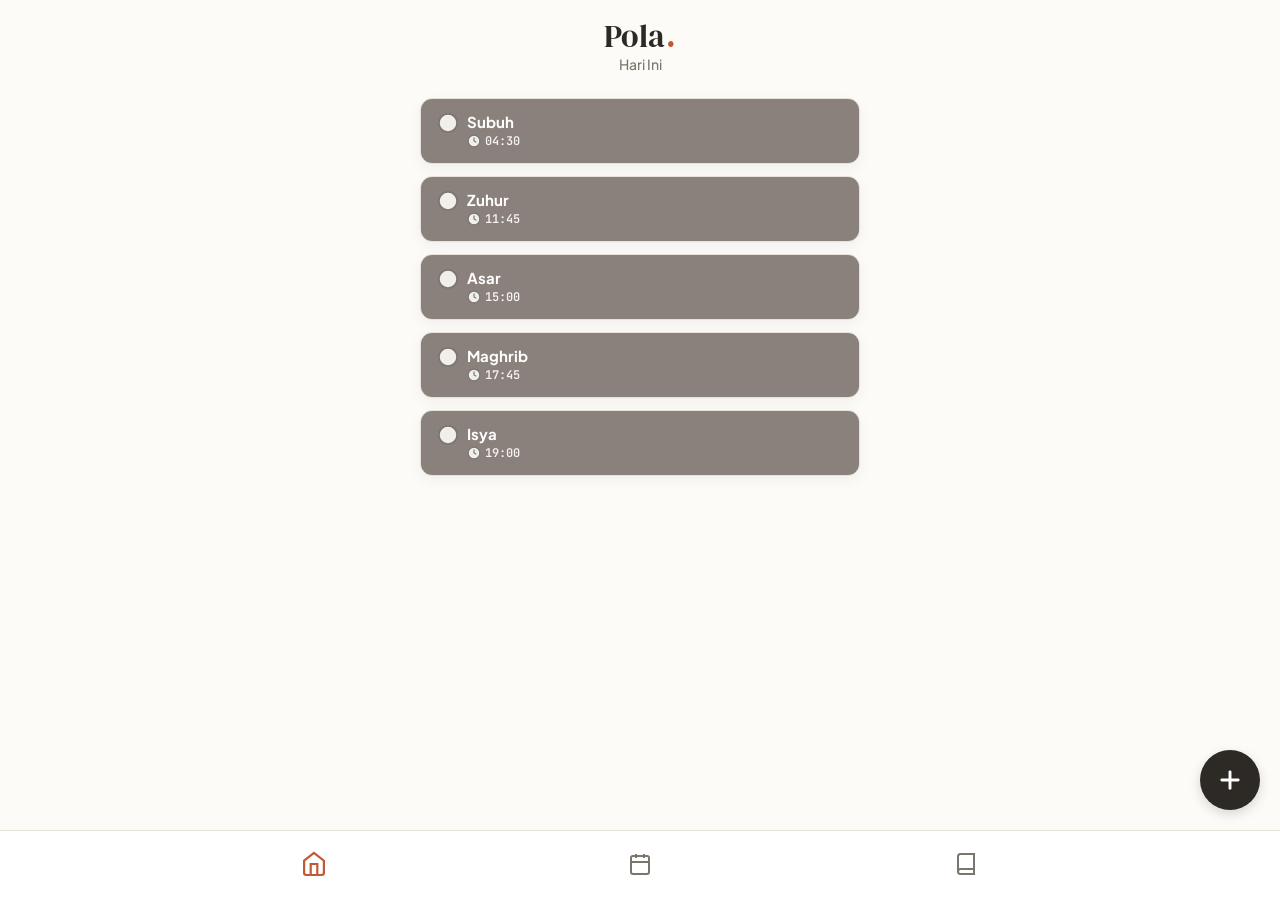
==== index.html @ b88892a5 "Refactor header and adjust time input layout" ====
<!DOCTYPE html>
<html lang="id">
<head>
    <meta charset="UTF-8">
    <meta name="viewport" content="width=device-width, initial-scale=1.0">
    <title>Pola - Beranda</title>
    <link rel="stylesheet" href="style.css">
</head>
<body>
    <div class="app-container">
        <header>
            <h1 class="brand-title">Pola<span class="brand-dot">.</span></h1>
            <p>Hari Ini</p>
        </header>
        
        <div id="schedule-list"></div>

        <div class="fab-container">
            <div class="fab-menu" id="fab-menu">
                <button onclick="openModal('Rutinitas')">Rutinitas</button>
                <button onclick="openModal('Acara')">Acara</button>
            </div>
            <div class="fab" onclick="toggleFabMenu()"></div>
        </div>
    </div>

    <!-- MODAL INSERT UTAMA -->
    <div class="modal-overlay" id="insert-modal">
        <div class="modal">
            <h2 id="modal-title">Tambah</h2>
            <form id="insert-form">
                <input type="hidden" id="current-category">
                
                <div id="field-nama-kegiatan"><label>Nama Kegiatan *</label><input type="text" id="new-task-name"></div>
                
                <div id="field-matkul-dropdown" style="display:none;">
                    <label>Mata Kuliah *</label><select id="task-matkul-select"></select>
                </div>
                
                <div id="field-pengumpulan" style="display:none;"><label>Pengumpulan</label><input type="text" id="task-via"></div>
                <div id="field-ruangan" style="display:none;"><label>Ruangan</label><input type="text" id="new-task-ruang"></div>

                <div id="field-rutinitas-hari" style="display: none;">
                    <label>Pilih Hari Rutinitas *</label>
                    <div class="checkbox-group">
                        <label><input type="checkbox" name="routine-days" value="Senin">Sen</label>
                        <label><input type="checkbox" name="routine-days" value="Selasa">Sel</label>
                        <label><input type="checkbox" name="routine-days" value="Rabu">Rab</label>
                        <label><input type="checkbox" name="routine-days" value="Kamis">Kam</label>
                        <label><input type="checkbox" name="routine-days" value="Jumat">Jum</label>
                        <label><input type="checkbox" name="routine-days" value="Sabtu">Sab</label>
                        <label><input type="checkbox" name="routine-days" value="Minggu">Min</label>
                    </div>
                </div>

                <div id="field-tanggal"><label>Tanggal Mulai *</label><input type="date" id="new-task-date"></div>
                <div id="field-tanggal-selesai" style="display: none;"><label>Tanggal Selesai (Opsional)</label><input type="date" id="new-task-date-end"></div>
                
                <div style="display: flex; gap: 10px;">
                    <div id="field-jam" style="width: 100%;"><label>Jam Mulai *</label><input type="time" id="new-task-time"></div>
                    <div id="field-jam-selesai" style="display:none; width: 100%;"><label>Jam Selesai</label><input type="time" id="new-task-time-end"></div>
                </div>
                
                <div id="field-desc"><label>Deskripsi (Opsional)</label><textarea id="new-task-desc" rows="2"></textarea></div>
                
                <div id="field-warna" style="display: none;">
                    <label>Warna Penanda</label>
                    <div class="color-swatches" id="color-swatches-container">
                        <div class="swatch" data-color="#4A7C59" style="background-color: #4A7C59;"></div>
                        <div class="swatch" data-color="#364958" style="background-color: #364958;"></div>
                        <div class="swatch" data-color="#A36B69" style="background-color: #A36B69;"></div>
                        <div class="swatch" data-color="#795C48" style="background-color: #795C48;"></div>
                        <div class="swatch" data-color="#3E5A47" style="background-color: #3E5A47;"></div>
                        <div class="swatch" data-color="#723D46" style="background-color: #723D46;"></div>
                        <div class="swatch" data-color="#5A4A6F" style="background-color: #5A4A6F;"></div>
                        <div class="swatch" data-color="#5F7485" style="background-color: #5F7485;"></div>
                        <div class="swatch" data-color="#AD6A51" style="background-color: #AD6A51;"></div>
                        <div class="swatch" data-color="#8C6239" style="background-color: #8C6239;"></div>
                    </div>
                    <input type="hidden" id="new-task-color" value="#4A7C59">
                </div>
            </form>
            <div class="modal-btns">
                <button onclick="closeModal('insert-modal')" class="btn-cancel">Batal</button>
                <button class="btn-save" onclick="saveNewTask()">Simpan</button>
            </div>
        </div>
    </div>

    <nav class="bottom-nav">
        <a href="index.html" class="nav-item active"><svg viewBox="0 0 24 24"><path d="M3 9l9-7 9 7v11a2 2 0 0 1-2 2H5a2 2 0 0 1-2-2z"></path><polyline points="9 22 9 12 15 12 15 22"></polyline></svg></a>
        <a href="kalender.html" class="nav-item"><svg viewBox="0 0 24 24"><rect x="3" y="4" width="18" height="18" rx="2" ry="2"></rect><line x1="16" y1="2" x2="16" y2="6"></line><line x1="8" y1="2" x2="8" y2="6"></line><line x1="3" y1="10" x2="21" y2="10"></line></svg></a>
        <a href="matkul.html" class="nav-item"><svg viewBox="0 0 24 24"><path d="M4 19.5A2.5 2.5 0 0 1 6.5 17H20"></path><path d="M6.5 2H20v20H6.5A2.5 2.5 0 0 1 4 19.5v-15A2.5 2.5 0 0 1 6.5 2z"></path></svg></a>
    </nav>
    <script src="script.js"></script>
</body>
</html>
---- style.css ----
@import url('https://fonts.googleapis.com/css2?family=DM+Serif+Display&family=JetBrains+Mono:wght@400;600;700&family=Plus+Jakarta+Sans:wght@400;500;600;700;800&display=swap');

:root {
    --bg-main: #FDFBF7;       
    --bg-card: #FFFFFF;       
    --text-main: #2D2A26;     
    --text-muted: #7A756D;    
    
    --nav-bg: #FFFFFF;        
    --btn-primary: #C25934;   
    --btn-skip: #E6E2D8;      
    --border-line: #E6E2D8;   

    --color-kuliah: #4A6274;  
    --color-tugas: #6B4C7A;   
    --color-acara: #6B705C;   
    --color-rutin: #C08552;   
    --color-salat: #8A817C;   
    --color-minggu: #9C3838;  

    --user-teal: #4A7C59;     
    --user-navy: #364958;     
    --user-rose: #A36B69;     
    --user-mocha: #795C48;    
    --user-forest: #3E5A47;   
    --user-wine: #723D46;     
    --user-eggplant: #5A4A6F; 
    --user-steel: #5F7485;    
    --user-copper: #AD6A51;   
    --user-bronze: #8C6239;   
    
    --alert-brutal: #B23A3A;  
    --state-dimmed: #E5E5E5;  

    --font-ui: 'Plus Jakarta Sans', sans-serif;
    --font-logo: 'DM Serif Display', serif;
    --font-mono: 'JetBrains Mono', monospace;
}

* { box-sizing: border-box; margin: 0; padding: 0; font-family: var(--font-ui); }
body { background-color: var(--bg-main); color: var(--text-main); display: flex; justify-content: center; }
.app-container { width: 100%; max-width: 480px; min-height: 100vh; padding: 20px; padding-bottom: 100px; }

header { text-align: center; margin-bottom: 25px; }

.brand-title { font-family: var(--font-logo); font-size: 32px; font-weight: 400; margin-bottom: 5px; color: var(--text-main); letter-spacing: 0.5px; line-height: 1; }
.brand-dot { font-family: var(--font-logo); color: var(--btn-primary); }

.time-badge, .countdown-badge, .day-number, .card-header small, input[type="time"], input[type="date"], #month-display-text, #detail-date-title { 
    font-family: var(--font-mono); 
}

header p { color: var(--text-muted); font-size: 14px; font-weight: 500; margin-top: -2px; }
.section-title { font-size: 16px; font-weight: 700; margin-bottom: 12px; color: var(--text-main); }
.svg-icon { vertical-align: text-bottom; width: 14px; height: 14px; margin-right: 4px; }

.fab-container { position: fixed; bottom: 90px; right: 20px; display: flex; flex-direction: column; align-items: flex-end; z-index: 10; }
.fab-menu { display: none; flex-direction: column; gap: 10px; margin-bottom: 15px; align-items: flex-end; }
.fab-menu button { background-color: var(--bg-card); color: var(--text-main); border: 1px solid var(--border-line); padding: 10px 16px; border-radius: 20px; box-shadow: 0 4px 6px rgba(0,0,0,0.05); font-size: 14px; font-weight: 600; cursor: pointer; }
.fab { background-color: var(--text-main); color: #FFF; width: 60px; height: 60px; border-radius: 50%; display: flex; justify-content: center; align-items: center; box-shadow: 0 4px 12px rgba(0,0,0,0.15); cursor: pointer; transition: 0.2s; }
.fab:active { transform: scale(0.95); }

.bottom-nav { position: fixed; bottom: 0; left: 0; width: 100%; height: 70px; background-color: var(--nav-bg); display: flex; justify-content: space-evenly; align-items: center; z-index: 9; border-top: 1px solid var(--border-line); }
.nav-item svg { width: 24px; height: 24px; stroke: var(--text-muted); fill: none; stroke-width: 2; transition: 0.2s; margin-right: 0; }
.nav-item.active svg { stroke: var(--btn-primary); transform: scale(1.1); }

.calendar-header { display: flex; justify-content: center; align-items: flex-start; margin-bottom: 15px; position: relative; min-height: 55px; }
.calendar-header button { position: absolute; top: 0; background: var(--bg-card); color: var(--text-main); border: 1px solid var(--border-line); border-radius: 8px; padding: 5px 15px; font-weight: bold; cursor: pointer; z-index: 2; }
.calendar-header button.btn-prev { left: 0; }
.calendar-header button.btn-next { right: 0; }

.calendar-grid { display: grid; grid-template-columns: repeat(7, 1fr); gap: 8px; }
.day-name { text-align: center; font-size: 12px; color: var(--text-muted); font-weight: 700; }
.day-cell { background-color: var(--bg-card); border-radius: 8px; aspect-ratio: 1/1; display: flex; flex-direction: column; align-items: center; padding: 5px; cursor: pointer; border: 1px solid var(--border-line); transition: 0.2s; }
.day-cell:active { transform: scale(0.95); }
.day-cell.dimmed { opacity: 0.4; background-color: transparent; border-style: dashed; }
.day-number { font-size: 14px; font-weight: 700; color: var(--text-main); }
.day-number.sunday-red { color: var(--color-minggu); }
.event-pill-container { width: 100%; height: 6px; padding: 0 4px; margin-top: auto; margin-bottom: 2px; }
.event-pill { width: 100%; height: 100%; border-radius: 4px; }

.card { background-color: var(--bg-card); border-radius: 12px; margin-bottom: 12px; cursor: pointer; transition: 0.2s; overflow: hidden; box-shadow: 0 4px 14px rgba(0,0,0,0.05); border: 1px solid var(--border-line); }
.card:active { transform: scale(0.98); }
.card-header { padding: 14px 16px; display: flex; flex-direction: column; gap: 8px; color: white; }
.card-header-top { display: flex; justify-content: space-between; align-items: flex-start; width: 100%; }
.card-title-group { display: flex; align-items: flex-start; gap: 8px; }
.card-header h3 { font-size: 15px; margin: 0; font-weight: 700; transition: 0.2s; line-height: 1.2; }
.card-header small { display: flex; align-items: center; margin-top: 4px; }
.card-header .time-badge { font-size: 12px; font-weight: 600; opacity: 0.9; margin-top: 2px; }
.dimmed-text { text-decoration: line-through; color: var(--state-dimmed) !important; }
.tag-pill { background: rgba(255, 255, 255, 0.25); border: 1px solid rgba(255, 255, 255, 0.4); padding: 3px 8px; border-radius: 12px; font-size: 10px; font-weight: 700; letter-spacing: 0.5px; text-transform: uppercase; white-space: nowrap; height: fit-content; }

.check-btn { background: transparent; border: none; cursor: pointer; opacity: 0.9; transition: 0.2s; display: flex; align-items: center; padding: 0; margin-top: -1px; }
.check-btn:active { transform: scale(0.9); opacity: 1; }

.card-detail { display: none; padding: 16px; background-color: var(--bg-card); color: var(--text-main); }
.card-detail.show { display: block; }
.detail-grid { display: grid; grid-template-columns: 1fr 1fr; gap: 12px; }
.detail-item { display: flex; align-items: flex-start; font-size: 13px; font-weight: 600; color: var(--text-main); }
.detail-item span { display: block; font-size: 10px; color: var(--text-muted); text-transform: uppercase; letter-spacing: 0.5px; font-weight: 700; margin-bottom: 2px; }

.card-actions { display: flex; justify-content: flex-end; gap: 8px; margin-top: 15px; padding-top: 15px; border-top: 1px dashed var(--border-line); }
.icon-btn { background: var(--bg-main); color: var(--text-main); border: 1px solid var(--border-line); padding: 8px 12px; border-radius: 8px; cursor: pointer; display: flex; align-items: center; font-size: 12px; font-weight: 700; }
.icon-btn.delete { color: var(--alert-brutal); border-color: #F7E5E5; background: #FDF4F4; }
.card-actions.three-btns { justify-content: space-between; }
.card-actions.three-btns > div { display: flex; gap: 8px; }

.countdown-badge { background: #FFFFFF; color: var(--text-main); padding: 4px 10px; border-radius: 12px; font-size: 11px; font-weight: 800; display: inline-block; white-space: nowrap; align-self: center; box-shadow: 0 2px 4px rgba(0,0,0,0.1); }
.countdown-alert { color: var(--alert-brutal); }
.upcoming-container, .history-container { margin-top: 35px; }
.history-tabs { display: flex; gap: 10px; margin-bottom: 15px; margin-top: 10px; }
.tab-btn { flex: 1; background: var(--bg-card); color: var(--text-muted); border: 1px solid var(--border-line); padding: 10px; border-radius: 8px; font-weight: bold; cursor: pointer; }
.tab-btn.active { background: var(--text-main); color: white; border-color: var(--text-main); }

.modal-overlay { position: fixed; top: 0; left: 0; width: 100%; height: 100%; background: rgba(45, 42, 38, 0.6); display: none; justify-content: center; align-items: center; z-index: 20; backdrop-filter: blur(2px); }
.modal { background-color: var(--bg-card); padding: 24px; border-radius: 16px; width: 90%; max-width: 360px; max-height: 85vh; overflow-y: auto; }
.modal h2 { color: var(--text-main); font-weight: 800; margin-bottom: 10px; }
.modal label { font-size: 12px; color: var(--text-muted); font-weight: 700; display: block; margin-bottom: 4px; margin-top: 12px; }
.modal input, .modal select, .modal textarea { width: 100%; padding: 12px; border-radius: 8px; border: 1px solid var(--border-line); background-color: var(--bg-main); color: var(--text-main); font-weight: 500; }
.modal input[type="color"] { height: 40px; padding: 2px; }
.modal-btns { margin-top: 25px; display: flex; justify-content: flex-end; gap: 10px; }
.modal-btns button { padding: 10px 16px; border-radius: 8px; border: none; font-weight: 700; cursor: pointer; }
.btn-save { background-color: var(--btn-primary); color: white; }
.btn-cancel { background-color: var(--btn-skip); color: var(--text-main); }

.checkbox-group { display: grid; grid-template-columns: repeat(3, 1fr); gap: 8px; margin-top: 8px; margin-bottom: 15px; }
.checkbox-group label { background: var(--bg-main); padding: 8px; border-radius: 8px; font-size: 12px; font-weight: 600; display: flex; align-items: center; justify-content: center; gap: 6px; cursor: pointer; border: 1px solid var(--border-line); }
.checkbox-group input { accent-color: var(--btn-primary); }

.color-swatches { display: flex; flex-wrap: wrap; gap: 12px; margin-top: 8px; }
.swatch { width: 32px; height: 32px; border-radius: 50%; cursor: pointer; transition: 0.2s; position: relative; }
.swatch:hover { transform: scale(1.1); }
/* REVISI CINCIN WARNA (SATU GARIS COKLAT, ADA JARAK) */
.swatch.selected { outline: 2px solid var(--text-main); outline-offset: 3px; transform: scale(1.05); }
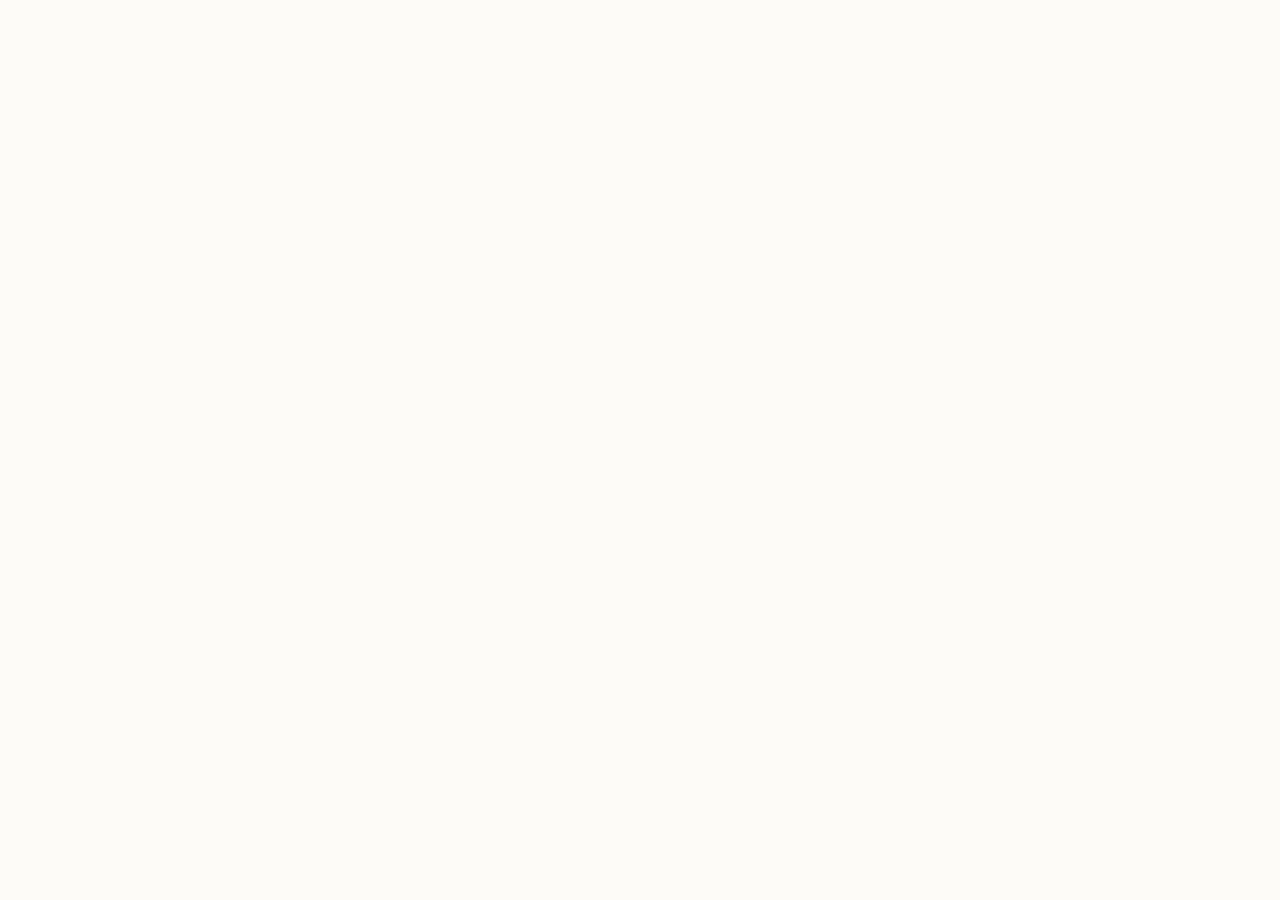
==== commit 5a19255d: "Add intro video section to index.html Added an introductory video section to the HTML." ====
--- a/index.html
+++ b/index.html
@@ -4,10 +4,18 @@
     <meta charset="UTF-8">
     <meta name="viewport" content="width=device-width, initial-scale=1.0">
     <title>Pola - Beranda</title>
+    <link rel="icon" type="image/png" href="img/logo.png">
+    <link rel="manifest" href="manifest.json">
     <link rel="stylesheet" href="style.css">
 </head>
 <body>
+    <!-- ANIMASI INTRO -->
+    <div id="intro-screen">
+        <video id="intro-video" src="img/intro.mp4" autoplay muted playsinline></video>
+    </div>
+
     <div class="app-container">
+        <!-- (Kode app-container milikmu selanjutnya...) -->
         <header>
             <h1 class="brand-title">Pola<span class="brand-dot">.</span></h1>
             <p>Hari Ini</p>
--- a/style.css
+++ b/style.css
@@ -132,3 +132,14 @@
 .swatch:hover { transform: scale(1.1); }
 /* REVISI CINCIN WARNA (SATU GARIS COKLAT, ADA JARAK) */
 .swatch.selected { outline: 2px solid var(--text-main); outline-offset: 3px; transform: scale(1.05); }
+/* --- ANIMASI INTRO --- */
+#intro-screen {
+    position: fixed; top: 0; left: 0; width: 100%; height: 100%;
+    background-color: var(--bg-main); z-index: 9999;
+    display: flex; justify-content: center; align-items: center;
+    transition: opacity 0.5s ease, visibility 0.5s ease;
+}
+#intro-screen video {
+    width: 100%; max-width: 480px; height: 100%; object-fit: cover;
+}
+.intro-hidden { opacity: 0; visibility: hidden; pointer-events: none; }
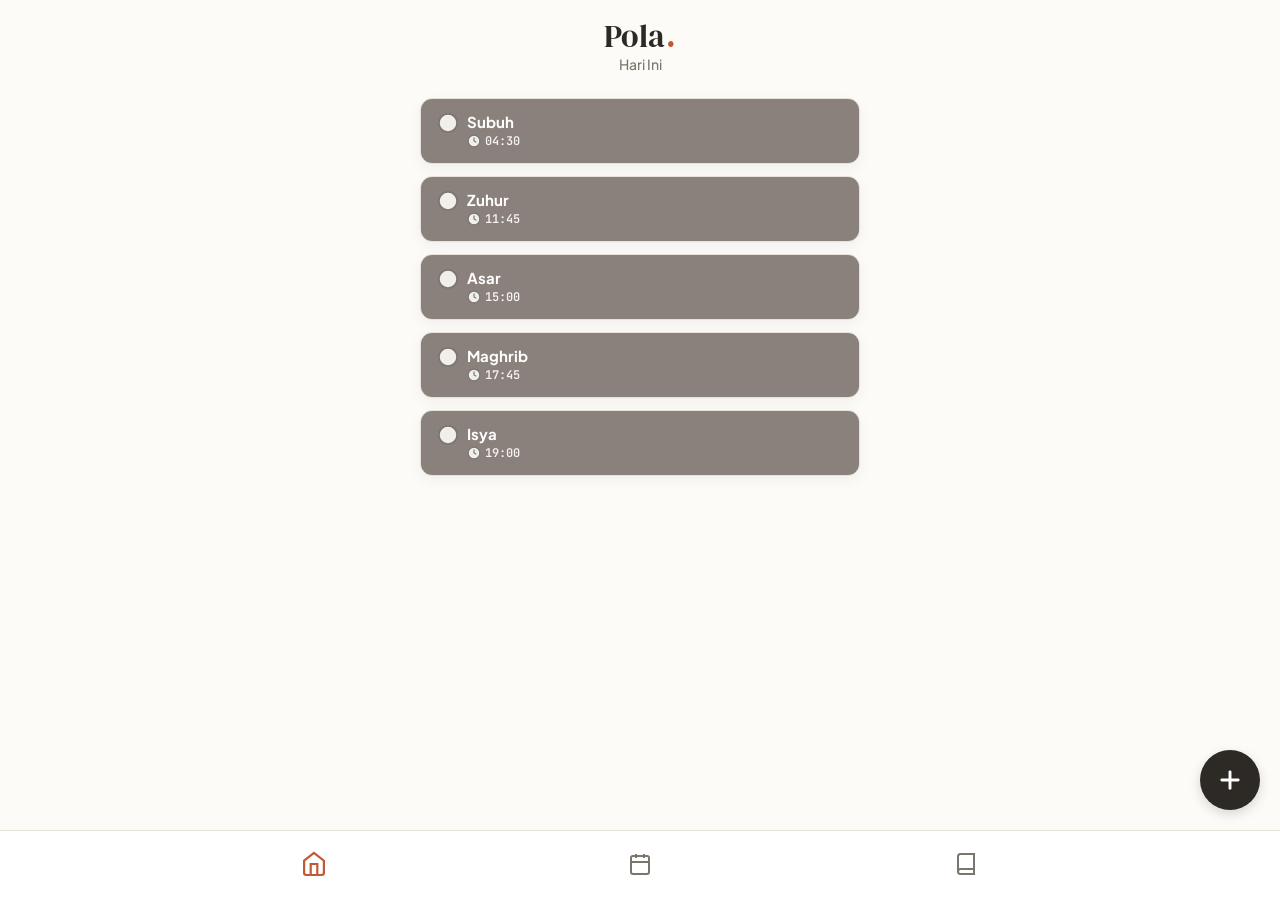
==== commit 181c5eba: "Remove PWA icon comment from index.html Removed comment for PWA icon call and ensured proper formatt" ====
--- a/index.html
+++ b/index.html
@@ -4,22 +4,18 @@
     <meta charset="UTF-8">
     <meta name="viewport" content="width=device-width, initial-scale=1.0">
     <title>Pola - Beranda</title>
+    <link rel="stylesheet" href="style.css">
     <link rel="icon" type="image/png" href="img/logo.png">
     <link rel="manifest" href="manifest.json">
-    <link rel="stylesheet" href="style.css">
 </head>
 <body>
-    <!-- ANIMASI INTRO -->
+    <!-- ANIMASI INTRO (Akan disembunyikan JS jika error) -->
     <div id="intro-screen">
         <video id="intro-video" src="img/intro.mp4" autoplay muted playsinline></video>
     </div>
 
     <div class="app-container">
-        <!-- (Kode app-container milikmu selanjutnya...) -->
-        <header>
-            <h1 class="brand-title">Pola<span class="brand-dot">.</span></h1>
-            <p>Hari Ini</p>
-        </header>
+        <header><h1 class="brand-title">Pola<span class="brand-dot">.</span></h1><p>Hari Ini</p></header>
         
         <div id="schedule-list"></div>
 
--- a/style.css
+++ b/style.css
@@ -143,3 +143,12 @@
     width: 100%; max-width: 480px; height: 100%; object-fit: cover;
 }
 .intro-hidden { opacity: 0; visibility: hidden; pointer-events: none; }
+/* PENANDA HARI INI (TODAY HIGHLIGHT) */
+.day-cell.today-highlight {
+    background-color: var(--text-main); /* Menggunakan warna coklat gelap utama */
+    box-shadow: 0 4px 10px rgba(45, 42, 38, 0.2);
+    border-color: var(--text-main);
+}
+.day-cell.today-highlight .day-number {
+    color: #FFFFFF !important; /* Angka menjadi putih agar kontras */
+}
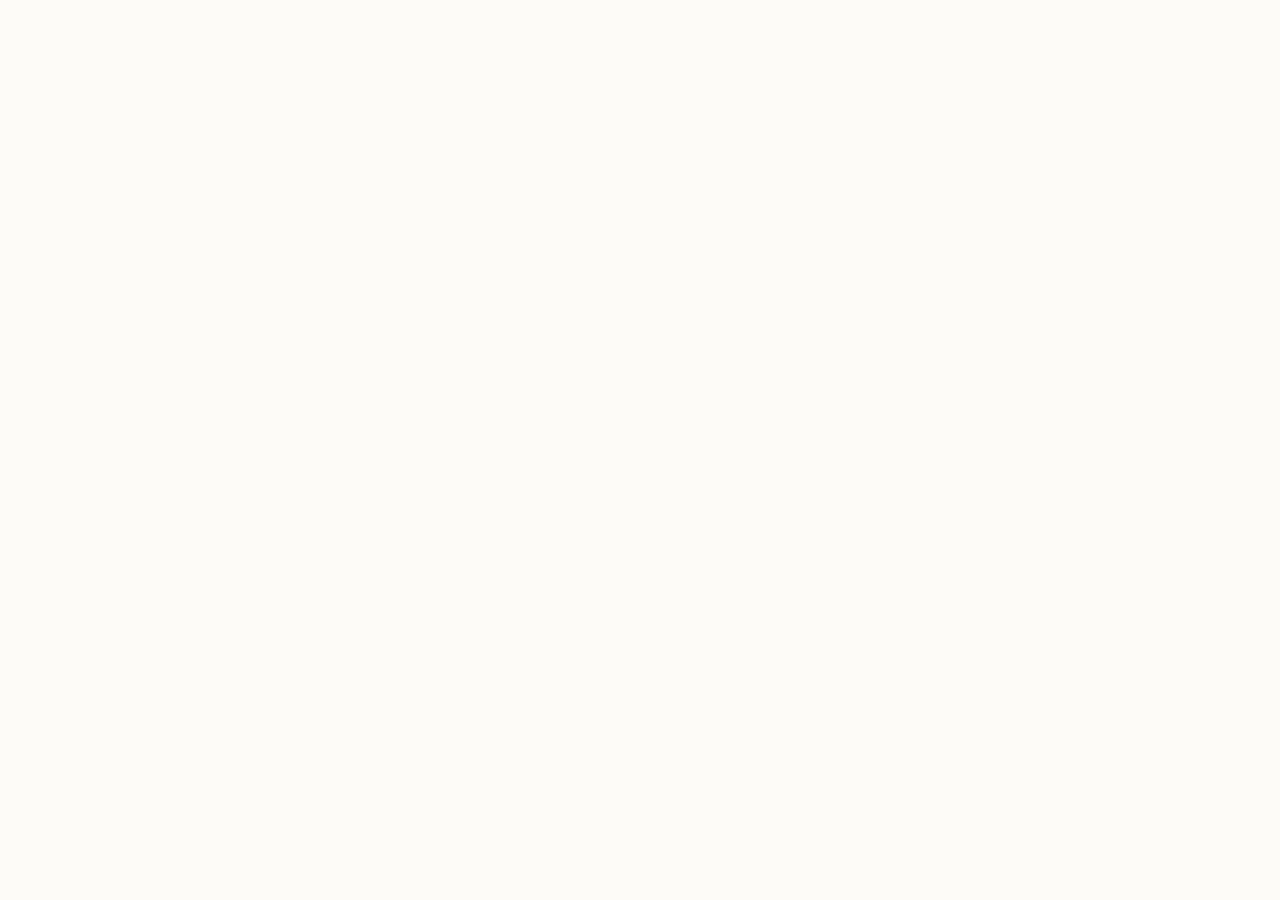
==== commit a3ef1837: "Add preload attribute to intro video tag" ====
--- a/index.html
+++ b/index.html
@@ -8,12 +8,13 @@
     <link rel="icon" type="image/png" href="img/logo.png">
     <link rel="manifest" href="manifest.json">
 </head>
-<body>
-    <!-- ANIMASI INTRO (Akan disembunyikan JS jika error) -->
+   <body class="is-loading-intro">
+    <!-- ANIMASI INTRO (preload="auto" agar dimuat duluan tanpa jeda) -->
     <div id="intro-screen">
-        <video id="intro-video" src="img/intro.mp4" autoplay muted playsinline></video>
+        <video id="intro-video" src="img/intro.mp4" autoplay muted playsinline preload="auto"></video>
     </div>
 
+    <!-- (Kode app-container dan seterusnya tetap biarkan seperti aslinya...) -->
     <div class="app-container">
         <header><h1 class="brand-title">Pola<span class="brand-dot">.</span></h1><p>Hari Ini</p></header>
         
--- a/style.css
+++ b/style.css
@@ -75,9 +75,19 @@
 .day-cell:active { transform: scale(0.95); }
 .day-cell.dimmed { opacity: 0.4; background-color: transparent; border-style: dashed; }
 .day-number { font-size: 14px; font-weight: 700; color: var(--text-main); }
-.day-number.sunday-red { color: var(--color-minggu); }
+
+/* --- PERBAIKAN WARNA TANGGAL MERAH --- */
+.day-number.sunday-red { color: var(--color-minggu) !important; }
+
 .event-pill-container { width: 100%; height: 6px; padding: 0 4px; margin-top: auto; margin-bottom: 2px; }
 .event-pill { width: 100%; height: 100%; border-radius: 4px; }
+
+/* --- PENANDA HARI INI (TODAY HIGHLIGHT) --- */
+.day-cell.today-highlight {
+    background-color: rgba(45, 42, 38, 0.06); 
+    border: 2px solid var(--text-main); 
+    box-shadow: 0 4px 10px rgba(45, 42, 38, 0.05);
+}
 
 .card { background-color: var(--bg-card); border-radius: 12px; margin-bottom: 12px; cursor: pointer; transition: 0.2s; overflow: hidden; box-shadow: 0 4px 14px rgba(0,0,0,0.05); border: 1px solid var(--border-line); }
 .card:active { transform: scale(0.98); }
@@ -130,8 +140,8 @@
 .color-swatches { display: flex; flex-wrap: wrap; gap: 12px; margin-top: 8px; }
 .swatch { width: 32px; height: 32px; border-radius: 50%; cursor: pointer; transition: 0.2s; position: relative; }
 .swatch:hover { transform: scale(1.1); }
-/* REVISI CINCIN WARNA (SATU GARIS COKLAT, ADA JARAK) */
 .swatch.selected { outline: 2px solid var(--text-main); outline-offset: 3px; transform: scale(1.05); }
+
 /* --- ANIMASI INTRO --- */
 #intro-screen {
     position: fixed; top: 0; left: 0; width: 100%; height: 100%;
@@ -139,16 +149,11 @@
     display: flex; justify-content: center; align-items: center;
     transition: opacity 0.5s ease, visibility 0.5s ease;
 }
-#intro-screen video {
-    width: 100%; max-width: 480px; height: 100%; object-fit: cover;
+#intro-screen video { width: 100%; max-width: 480px; height: 100%; object-fit: cover; }
+.intro-hidden { opacity: 0; visibility: hidden; pointer-events: none; }
+
+/* Menyembunyikan isi web sebelum intro selesai */
+body.is-loading-intro .app-container,
+body.is-loading-intro .bottom-nav {
+    display: none !important;
 }
-.intro-hidden { opacity: 0; visibility: hidden; pointer-events: none; }
-/* PENANDA HARI INI (TODAY HIGHLIGHT) */
-.day-cell.today-highlight {
-    background-color: var(--text-main); /* Menggunakan warna coklat gelap utama */
-    box-shadow: 0 4px 10px rgba(45, 42, 38, 0.2);
-    border-color: var(--text-main);
-}
-.day-cell.today-highlight .day-number {
-    color: #FFFFFF !important; /* Angka menjadi putih agar kontras */
-}
